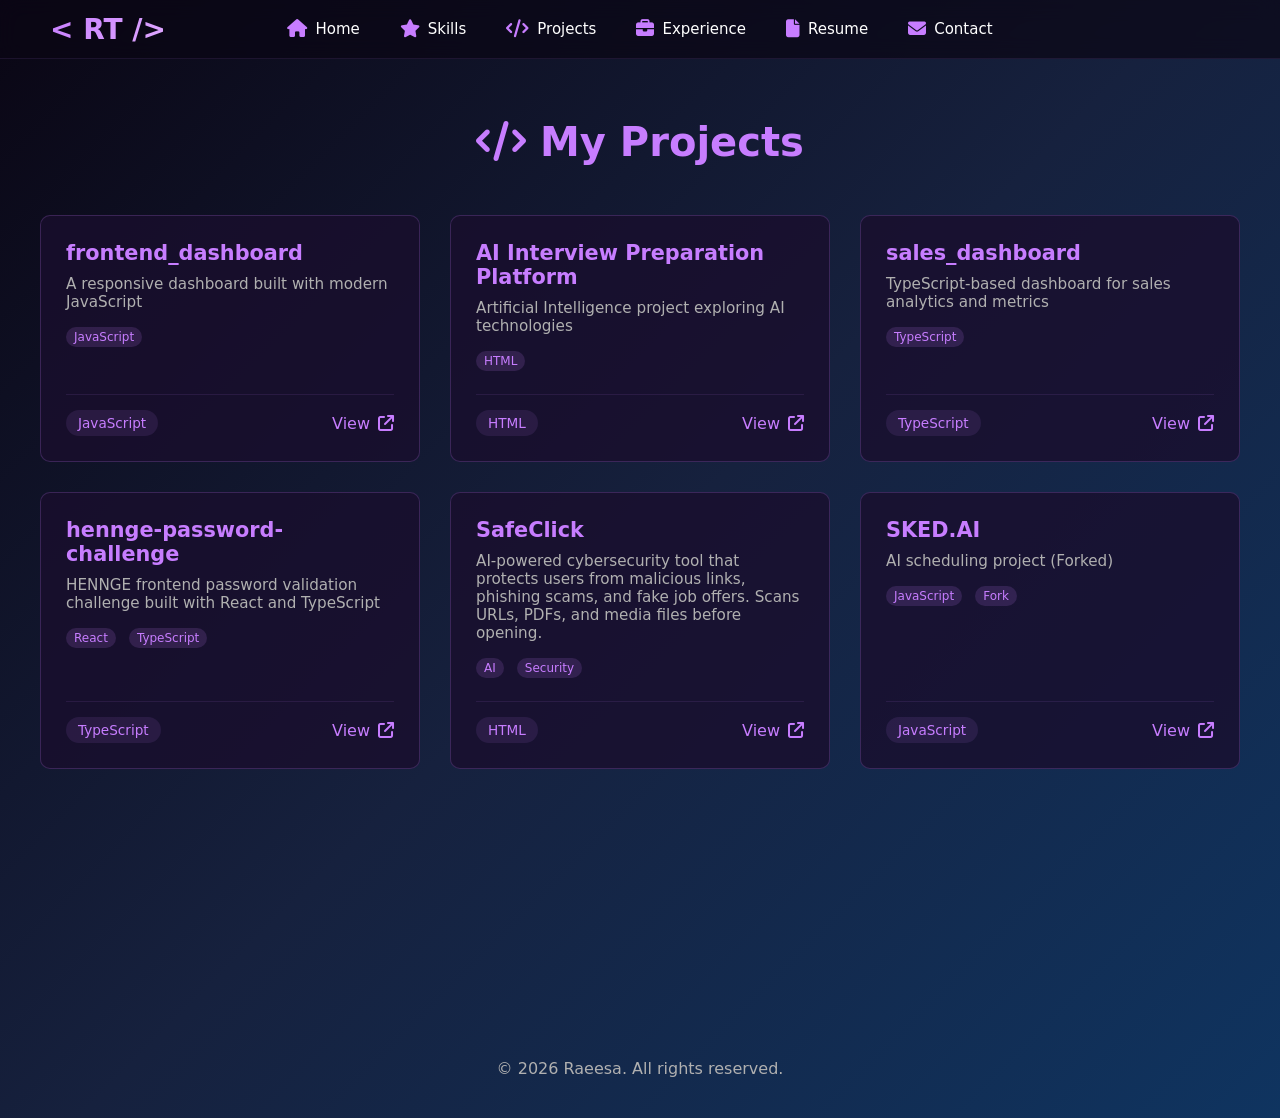
==== projects.html @ 8c871c84 "First commit" ====
<!DOCTYPE html>
<html lang="en">
<head>
  <meta charset="UTF-8" />
  <meta name="viewport" content="width=device-width, initial-scale=1.0"/>
  <title>Projects | Raeesa Portfolio</title>

  <!-- Icons -->
  <link rel="stylesheet"
    href="https://cdnjs.cloudflare.com/ajax/libs/font-awesome/6.5.0/css/all.min.css"/>
  <style>
    * {
      margin: 0;
      padding: 0;
      box-sizing: border-box;
      font-family: "Segoe UI", system-ui, sans-serif;
    }

    :root {
      --primary: #c77dff;
      --secondary: #e0aaff;
      --dark-bg: #0a0614;
      --card-bg: #1a0e2e;
      --text-main: #ffffff;
      --text-muted: #b0b0b0;
      --accent: #c77dff;
    }

    body {
      background: linear-gradient(135deg, #0a0614 0%, #16213e 50%, #0f3460 100%);
      color: var(--text-main);
      min-height: 100vh;
    }

    /* Navbar */
    .navbar {
      display: flex;
      justify-content: center;
      align-items: center;
      padding: 20px 50px;
      background: rgba(10, 6, 20, 0.7);
      backdrop-filter: blur(10px);
      border-bottom: 1px solid rgba(199, 125, 255, 0.1);
      position: relative;
      z-index: 10;
    }

    .logo {
      position: absolute;
      left: 50px;
      font-size: 28px;
      font-weight: bold;
      color: var(--primary);
      background: linear-gradient(135deg, var(--primary), var(--secondary));
      background-clip: text;
      -webkit-background-clip: text;
      -webkit-text-fill-color: transparent;
    }

    nav {
      display: flex;
      gap: 40px;
      align-items: center;
    }

    nav a {
      display: flex;
      align-items: center;
      gap: 8px;
      text-decoration: none;
      color: #ffffff;
      font-size: 15px;
      transition: all 0.3s ease;
      position: relative;
    }

    nav a i {
      color: var(--primary);
      font-size: 18px;
    }

    nav a::after {
      content: '';
      position: absolute;
      bottom: -5px;
      left: 0;
      width: 0;
      height: 2px;
      background: var(--primary);
      transition: width 0.3s ease;
    }

    nav a:hover::after {
      width: 100%;
    }

    .projects-section {
      padding: 60px 40px;
      min-height: 100vh;
    }

    .projects-section h1 {
      text-align: center;
      margin-bottom: 50px;
      font-size: 2.5em;
      color: var(--primary);
    }

    .projects-grid {
      display: grid;
      grid-template-columns: repeat(auto-fit, minmax(300px, 1fr));
      gap: 30px;
      max-width: 1200px;
      margin: 0 auto;
    }

    .project-card {
      background: rgba(26, 14, 46, 0.8);
      border: 1px solid rgba(199, 125, 255, 0.2);
      border-radius: 10px;
      padding: 25px;
      transition: all 0.3s ease;
      display: flex;
      flex-direction: column;
      justify-content: space-between;
    }

    .project-card:hover {
      background: rgba(26, 14, 46, 1);
      border-color: var(--primary);
      transform: translateY(-5px);
      box-shadow: 0 10px 30px rgba(199, 125, 255, 0.2);
    }

    .project-card h3 {
      color: var(--primary);
      margin-bottom: 10px;
      font-size: 1.3em;
    }

    .project-card p {
      color: var(--text-muted);
      margin-bottom: 15px;
      font-size: 0.95em;
      flex-grow: 1;
    }

    .project-meta {
      display: flex;
      justify-content: space-between;
      align-items: center;
      margin-top: 15px;
      padding-top: 15px;
      border-top: 1px solid rgba(199, 125, 255, 0.1);
    }

    .project-lang {
      background: rgba(199, 125, 255, 0.1);
      color: var(--primary);
      padding: 5px 12px;
      border-radius: 20px;
      font-size: 0.85em;
    }

    .project-link {
      color: var(--primary);
      text-decoration: none;
      transition: all 0.3s ease;
      display: inline-flex;
      align-items: center;
      gap: 8px;
    }

    .project-link:hover {
      color: var(--text-main);
    }

    .project-badge {
      display: inline-block;
      background: rgba(199, 125, 255, 0.15);
      color: var(--primary);
      padding: 3px 8px;
      border-radius: 15px;
      font-size: 0.75em;
      margin-right: 8px;
      margin-bottom: 8px;
    }

    @media (max-width: 768px) {
      nav {
        gap: 20px;
      }

      nav a {
        font-size: 12px;
      }

      .projects-section {
        padding: 40px 20px;
      }

      .projects-section h1 {
        font-size: 1.8em;
      }
    }
  </style>
</head>
<body>

  <!-- Navbar -->
  <header class="navbar">
    <div class="logo">< RT /></div>
    <nav>
      <a href="index.html"><i class="fa-solid fa-house"></i> Home</a>
      <a href="about.html"><i class="fa-solid fa-star"></i> Skills</a>
      <a href="projects.html"><i class="fa-solid fa-code"></i> Projects</a>
      <a href="experience.html"><i class="fa-solid fa-briefcase"></i> Experience</a>
      <a href="resume.pdf"><i class="fa-solid fa-file"></i> Resume</a>
      <a href="contact.html"><i class="fa-solid fa-envelope"></i> Contact</a>
    </nav>
  </header>

  <!-- Projects Section -->
  <section class="projects-section">
    <h1><i class="fa-solid fa-code"></i> My Projects</h1>
    
    <div class="projects-grid">

      <!-- Project 1 -->
      <!-- Project 2 -->
      <div class="project-card">
        <div>
          <h3>frontend_dashboard</h3>
          <p>A responsive dashboard built with modern JavaScript</p>
          <span class="project-badge">JavaScript</span>
        </div>
        <div class="project-meta">
          <span class="project-lang">JavaScript</span>
          <a href="https://github.com/raeesa2627/frontend_dashboard" target="_blank" class="project-link">
            View <i class="fa-solid fa-arrow-up-right-from-square"></i>
          </a>
        </div>
      </div>

      <!-- Project 3 -->
      <div class="project-card">
        <div>
          <h3>AI Interview Preparation Platform</h3>
          <p>Artificial Intelligence project exploring AI technologies</p>
          <span class="project-badge">HTML</span>
        </div>
        <div class="project-meta">
          <span class="project-lang">HTML</span>
          <a href="https://github.com/raeesa2627/AI" target="_blank" class="project-link">
            View <i class="fa-solid fa-arrow-up-right-from-square"></i>
          </a>
        </div>
      </div>

      <!-- Project 4 -->
      <div class="project-card">
        <div>
          <h3>sales_dashboard</h3>
          <p>TypeScript-based dashboard for sales analytics and metrics</p>
          <span class="project-badge">TypeScript</span>
        </div>
        <div class="project-meta">
          <span class="project-lang">TypeScript</span>
          <a href="https://github.com/raeesa2627/sales_dashboard" target="_blank" class="project-link">
            View <i class="fa-solid fa-arrow-up-right-from-square"></i>
          </a>
        </div>
      </div>

      <!-- Project 5 -->
      <div class="project-card">
        <div>
          <h3>hennge-password-challenge</h3>
          <p>HENNGE frontend password validation challenge built with React and TypeScript</p>
          <span class="project-badge">React</span>
          <span class="project-badge">TypeScript</span>
        </div>
        <div class="project-meta">
          <span class="project-lang">TypeScript</span>
          <a href="https://github.com/raeesa2627/hennge-password-challenge" target="_blank" class="project-link">
            View <i class="fa-solid fa-arrow-up-right-from-square"></i>
          </a>
        </div>
      </div>

      <!-- Project 6 -->
      <div class="project-card">
        <div>
          <h3>SafeClick</h3>
          <p>AI-powered cybersecurity tool that protects users from malicious links, phishing scams, and fake job offers. Scans URLs, PDFs, and media files before opening.</p>
          <span class="project-badge">AI</span>
          <span class="project-badge">Security</span>
        </div>
        <div class="project-meta">
          <span class="project-lang">HTML</span>
          <a href="https://github.com/raeesa2627/SafeClick" target="_blank" class="project-link">
            View <i class="fa-solid fa-arrow-up-right-from-square"></i>
          </a>
        </div>
      </div>

      <!-- Project 7 -->
      <!-- Project 8 -->
      <div class="project-card">
        <div>
          <h3>SKED.AI</h3>
          <p>AI scheduling project (Forked)</p>
          <span class="project-badge">JavaScript</span>
          <span class="project-badge">Fork</span>
        </div>
        <div class="project-meta">
          <span class="project-lang">JavaScript</span>
          <a href="https://github.com/raeesa2627/SKED.AI" target="_blank" class="project-link">
            View <i class="fa-solid fa-arrow-up-right-from-square"></i>
          </a>
        </div>
      </div>

    </div>
  </section>

  <!-- Footer -->
  <footer style="text-align: center; padding: 40px; color: var(--text-muted); margin-top: 60px;">
    <p>&copy; 2026 Raeesa. All rights reserved.</p>
  </footer>

</body>
</html>
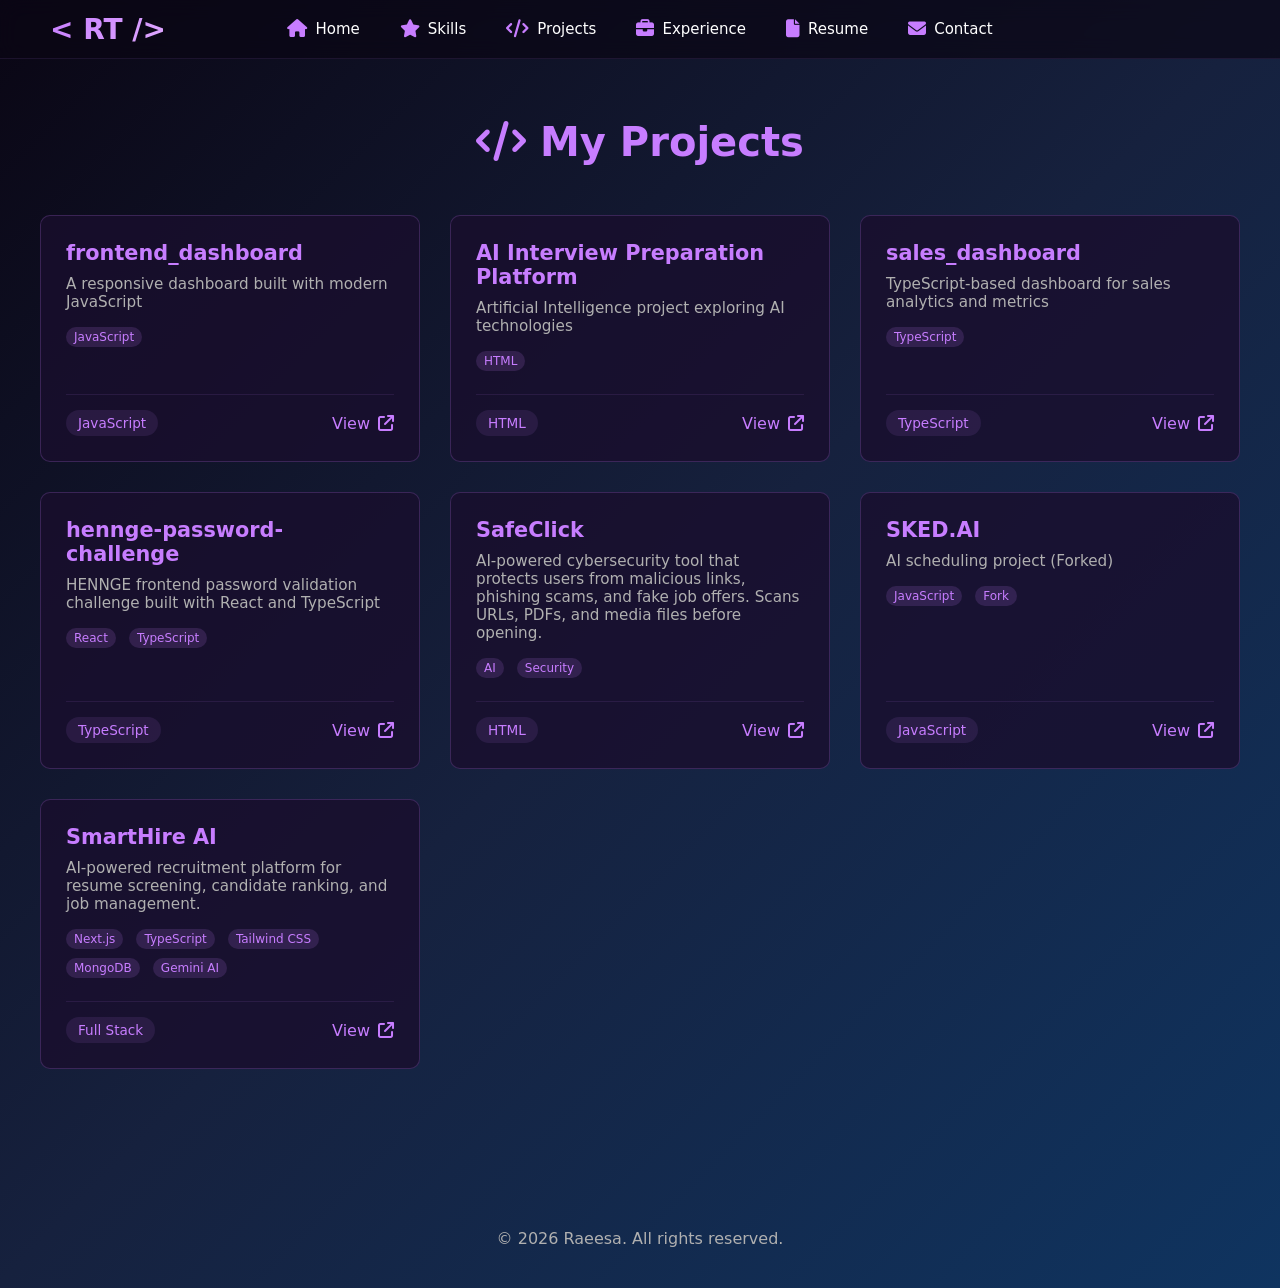
==== commit b6470604: "added a project" ====
--- a/projects.html
+++ b/projects.html
@@ -304,7 +304,8 @@
         </div>
       </div>
 
-      <!-- Project 7 -->
+      
+
       <!-- Project 8 -->
       <div class="project-card">
         <div>
@@ -321,6 +322,32 @@
         </div>
       </div>
 
+      <!-- Project 7 -->
+
+      <!-- Project 8 -->
+<div class="project-card">
+  <div>
+    <h3>SmartHire AI</h3>
+    <p>AI-powered recruitment platform for resume screening, candidate ranking, and job management.</p>
+
+    <span class="project-badge">Next.js</span>
+    <span class="project-badge">TypeScript</span>
+    <span class="project-badge">Tailwind CSS</span>
+    <span class="project-badge">MongoDB</span>
+    <span class="project-badge">Gemini AI</span>
+  </div>
+
+  <div class="project-meta">
+    <span class="project-lang">Full Stack</span>
+
+    <a href="https://github.com/raeesa2627/smartHire-ai"
+       target="_blank"
+       class="project-link">
+      View <i class="fa-solid fa-arrow-up-right-from-square"></i>
+    </a>
+  </div>
+</div>
+
     </div>
   </section>
 
